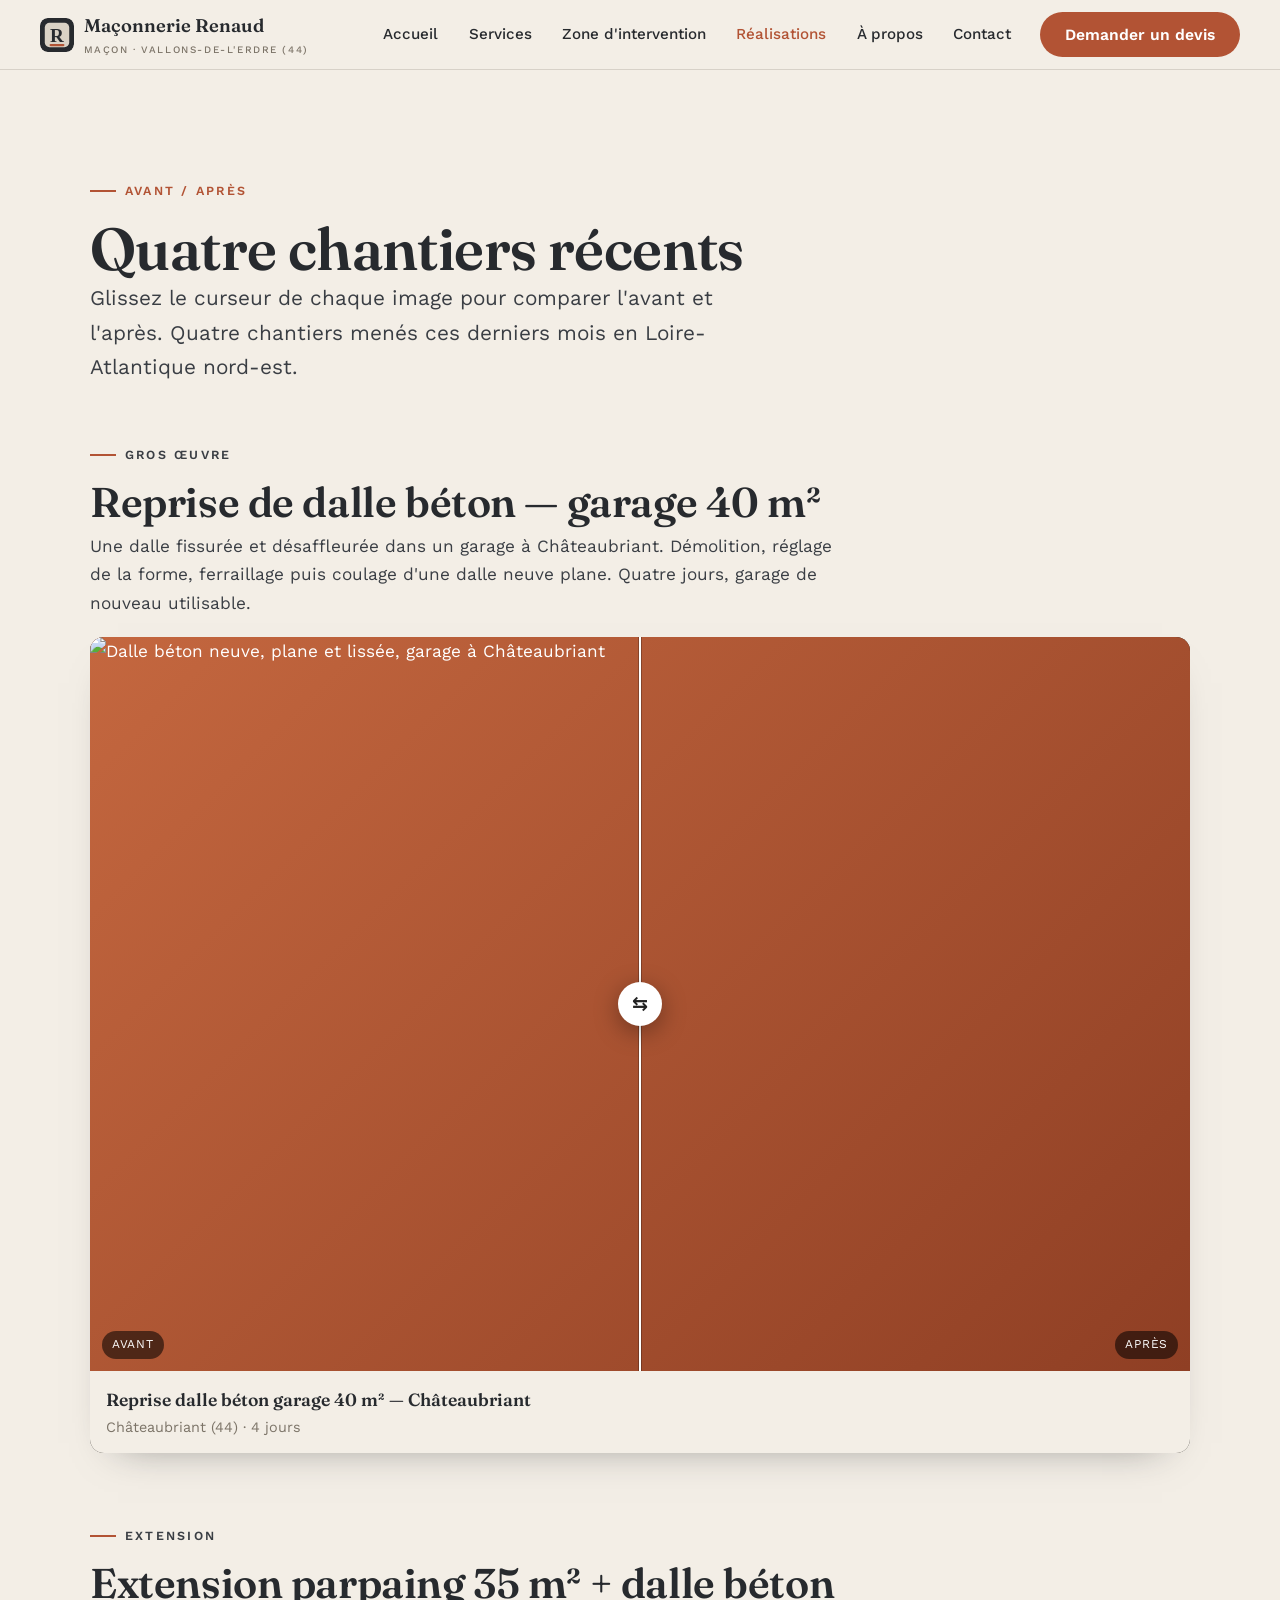
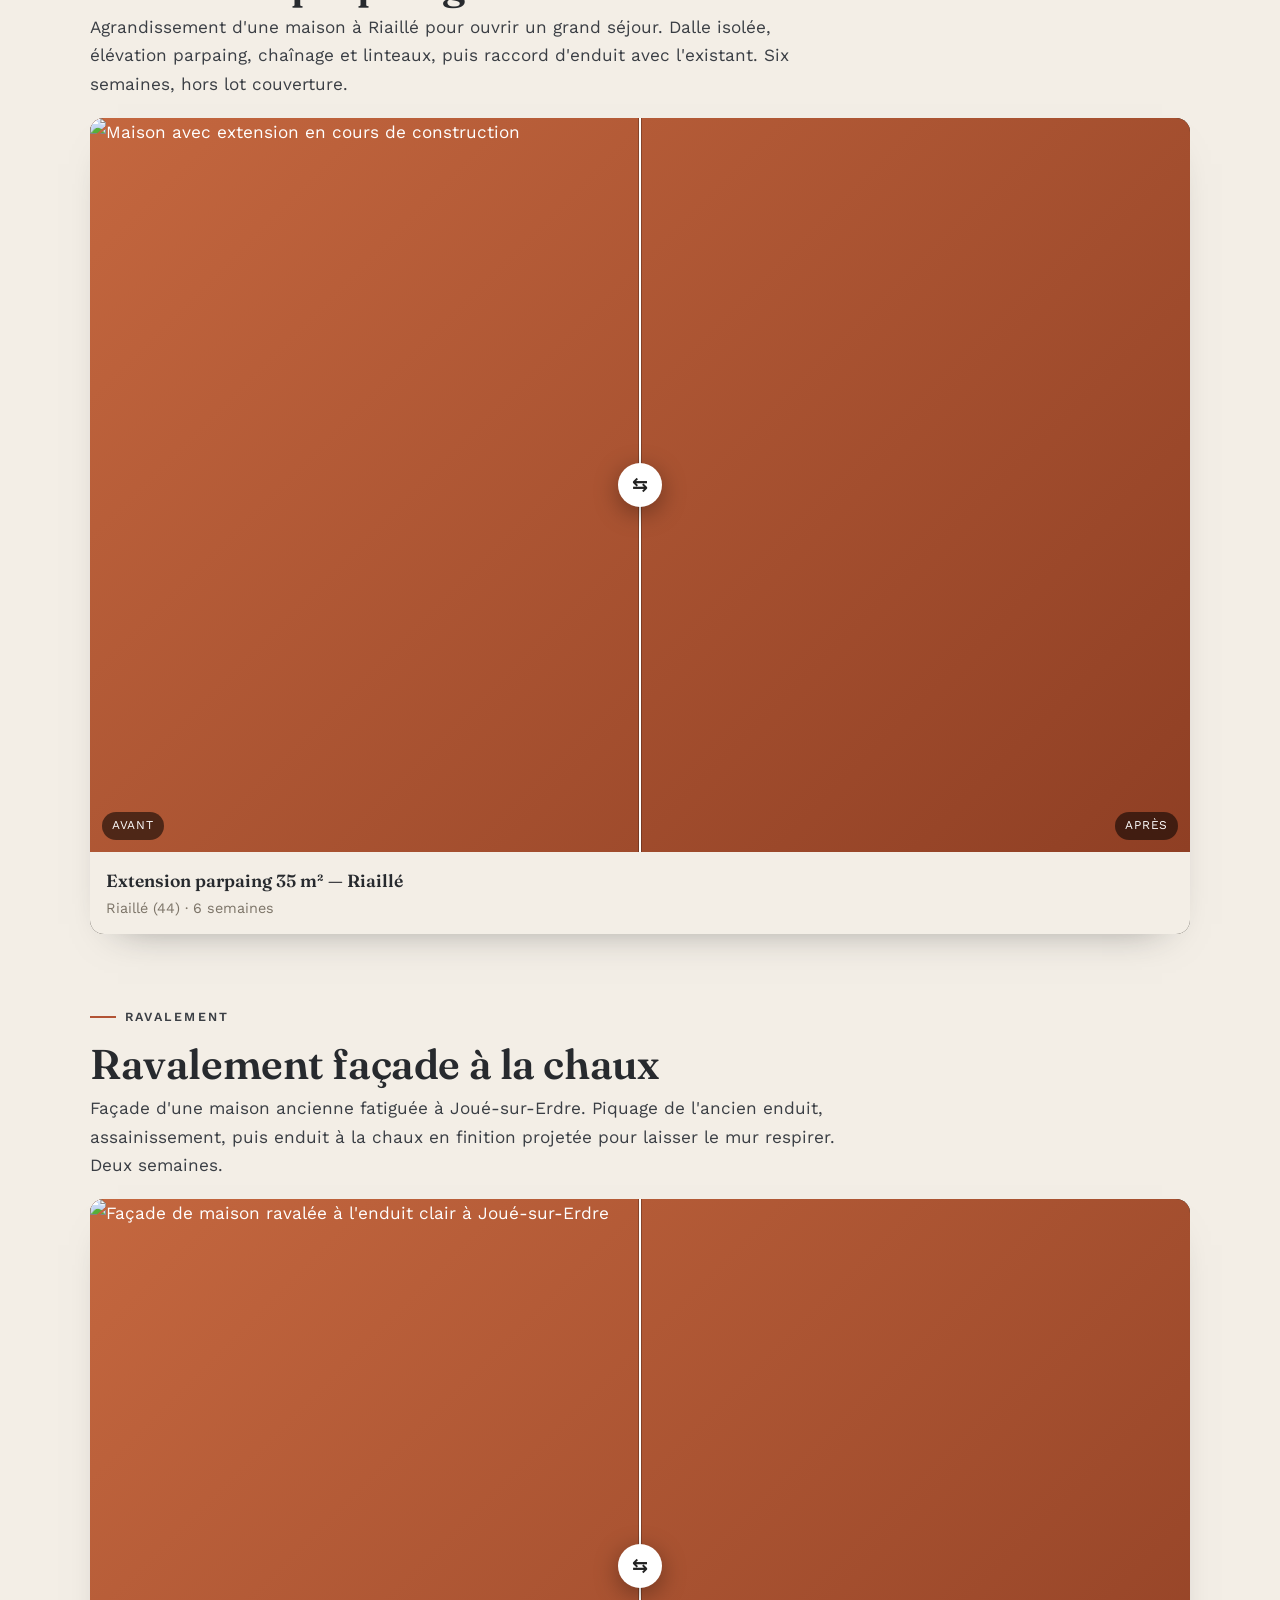
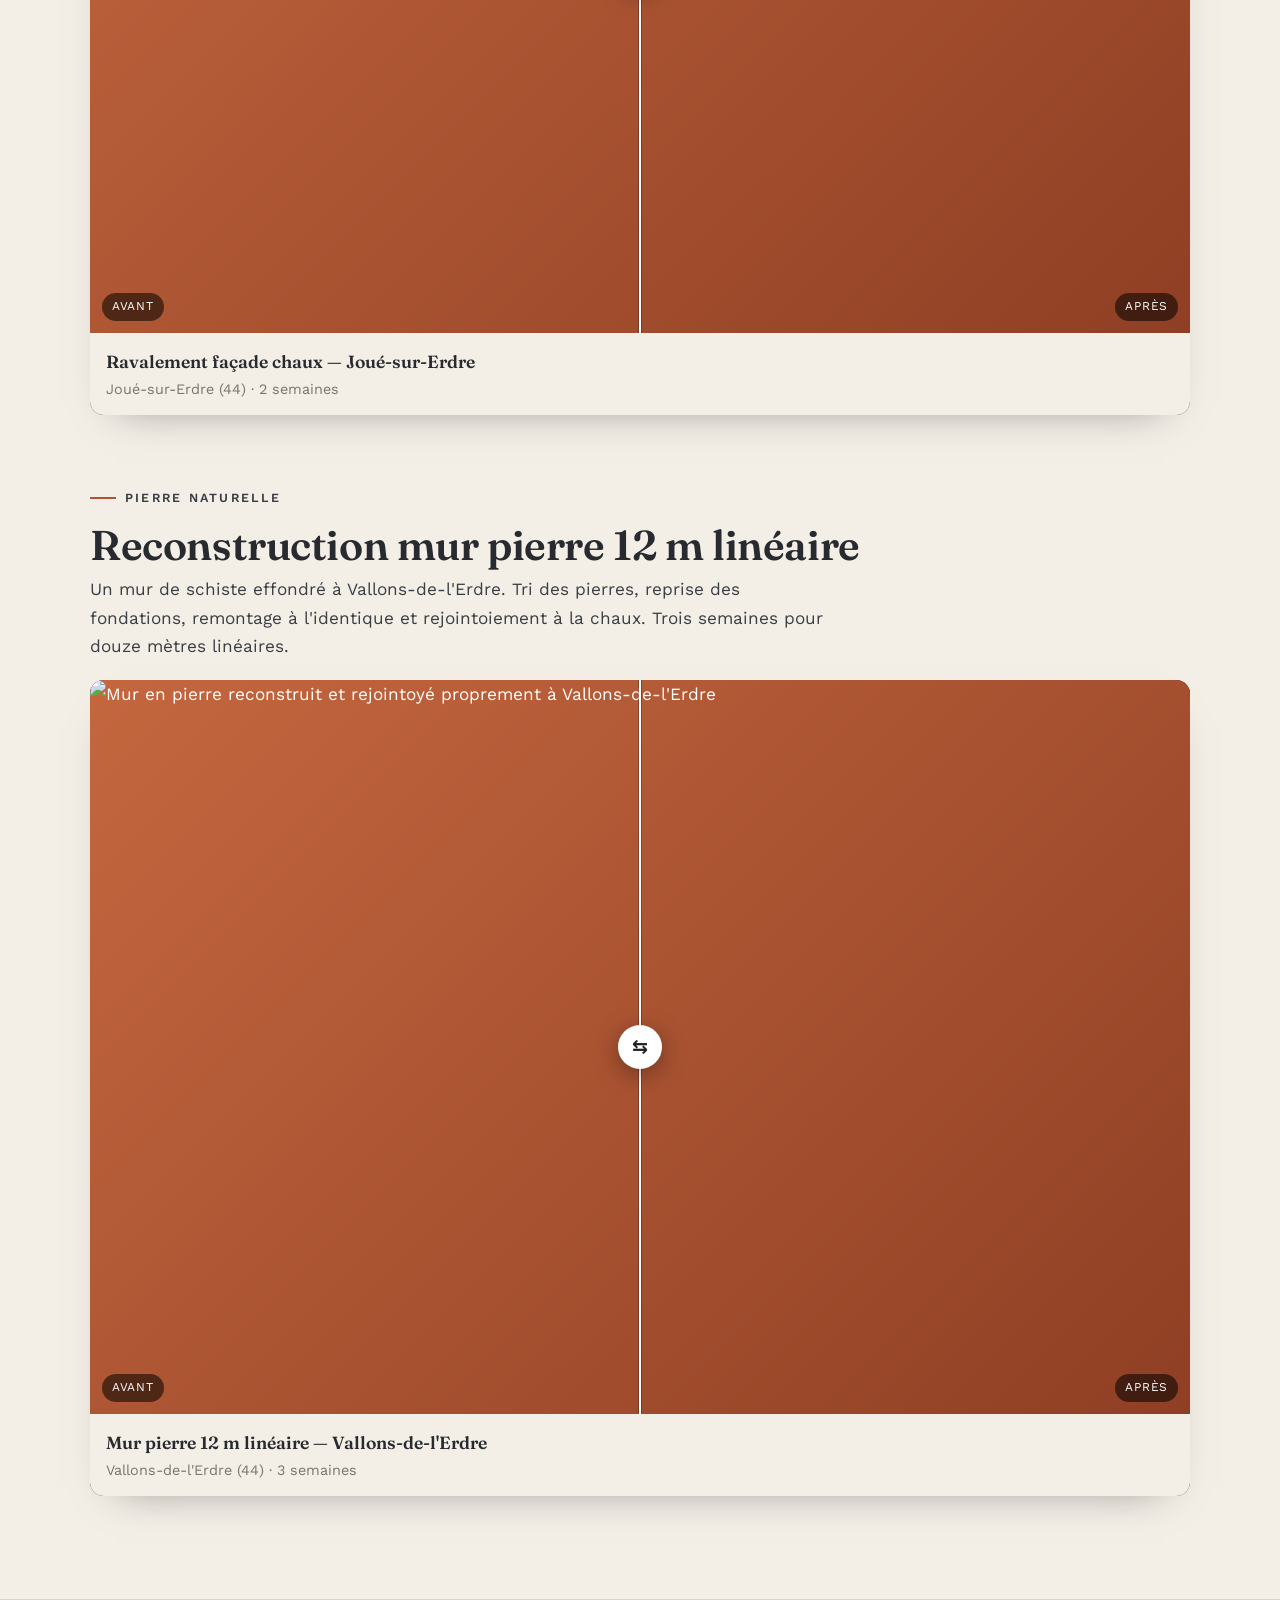
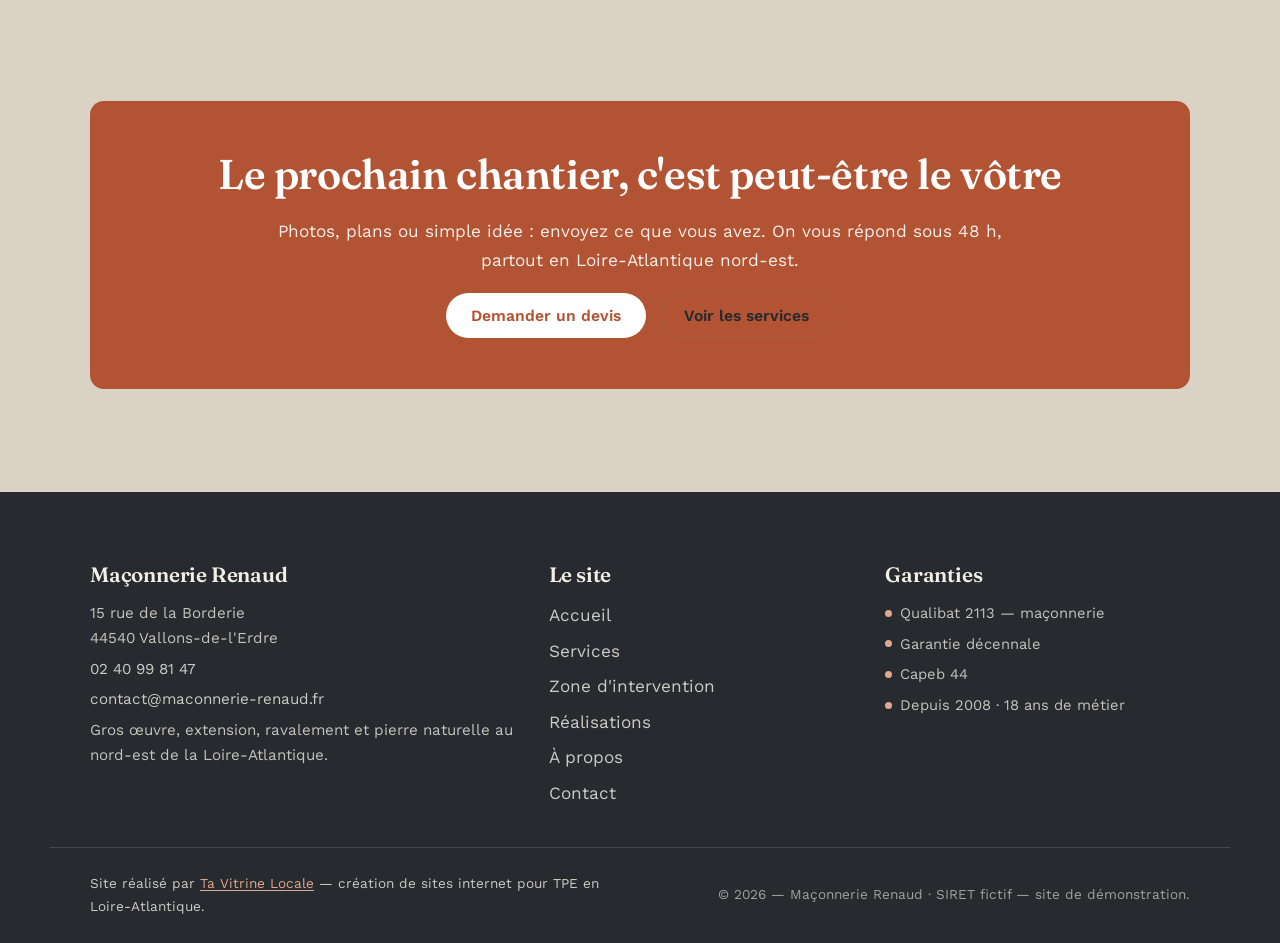
==== realisations.html @ 94cf47ad "Initial commit" ====
<!DOCTYPE html>
<html lang="fr">
<head>
  <meta charset="UTF-8">
  <meta name="viewport" content="width=device-width, initial-scale=1, viewport-fit=cover">
  <meta name="theme-color" content="#272a2e">
  <style>html,body{background:#f3eee6}</style>

  <title>Réalisations — Chantiers de maçonnerie en 44</title>
  <meta name="description" content="Quatre chantiers récents de Maçonnerie Renaud en avant / après : extension à Riaillé, ravalement à Joué-sur-Erdre, mur pierre à Vallons-de-l'Erdre, dalle à Châteaubriant.">
  <link rel="canonical" href="https://macon.tavitrinelocale.fr/realisations.html">
  <meta name="robots" content="noindex, follow" />

  <meta property="og:type" content="website">
  <meta property="og:title" content="Réalisations — Chantiers de maçonnerie en 44">
  <meta property="og:description" content="Quatre chantiers récents en avant / après, dans le nord-est de la Loire-Atlantique.">
  <meta property="og:url" content="https://macon.tavitrinelocale.fr/realisations.html">
  <meta property="og:locale" content="fr_FR">
  <meta property="og:site_name" content="Maçonnerie Renaud">
  <meta property="og:image" content="https://images.unsplash.com/photo-1704005446393-0262b4cb6877?w=1600&h=900&fit=crop&q=80&auto=format">
  <meta property="og:image:width" content="1600">
  <meta property="og:image:height" content="900">
  <meta name="twitter:card" content="summary_large_image">
  <meta name="twitter:title" content="Réalisations — Chantiers de maçonnerie en 44">
  <meta name="twitter:description" content="Quatre chantiers récents en avant / après, dans le nord-est de la Loire-Atlantique.">
  <meta name="twitter:image" content="https://images.unsplash.com/photo-1704005446393-0262b4cb6877?w=1600&h=900&fit=crop&q=80&auto=format">

  <link rel="icon" href="favicon.svg" type="image/svg+xml">
  <link rel="preconnect" href="https://fonts.googleapis.com">
  <link rel="preconnect" href="https://fonts.gstatic.com" crossorigin>
  <link href="https://fonts.googleapis.com/css2?family=Fraunces:ital,opsz,wght@0,9..144,400..700;1,9..144,400..600&family=Work+Sans:wght@300;400;500;600&display=swap" rel="stylesheet" media="print" onload="this.media='all'">
  <noscript><link href="https://fonts.googleapis.com/css2?family=Fraunces:ital,opsz,wght@0,9..144,400..700;1,9..144,400..600&family=Work+Sans:wght@300;400;500;600&display=swap" rel="stylesheet"></noscript>
  <link rel="stylesheet" href="style.css">

  <script type="application/ld+json">
  {
    "@context": "https://schema.org",
    "@type": "BreadcrumbList",
    "itemListElement": [
      { "@type": "ListItem", "position": 1, "name": "Accueil", "item": "https://macon.tavitrinelocale.fr/" },
      { "@type": "ListItem", "position": 2, "name": "Réalisations", "item": "https://macon.tavitrinelocale.fr/realisations.html" }
    ]
  }
  </script>
</head>
<body>
  <a class="skip-link" href="#main">Aller au contenu</a>

  <header class="site-header" role="banner">
    <a class="brand" href="index.html" aria-label="Maçonnerie Renaud — accueil">
      <svg class="brand__mark" viewBox="0 0 64 64" aria-hidden="true"><rect width="64" height="64" rx="14" fill="#272a2e"/><rect x="9" y="9" width="46" height="46" rx="9" fill="#dad2c5"/><text x="32" y="45" text-anchor="middle" font-family="Georgia, serif" font-size="36" font-weight="700" fill="#272a2e">R</text><rect x="18" y="49" width="28" height="4" rx="2" fill="#b25334"/></svg>
      <span>Maçonnerie Renaud<small>Maçon · Vallons-de-l'Erdre (44)</small></span>
    </a>
    <nav class="primary-nav" aria-label="Navigation principale">
      <ul>
        <li><a href="index.html">Accueil</a></li>
        <li><a href="services.html">Services</a></li>
        <li><a href="zone-intervention.html">Zone d'intervention</a></li>
        <li><a href="realisations.html" aria-current="page">Réalisations</a></li>
        <li><a href="a-propos.html">À propos</a></li>
        <li><a href="contact.html">Contact</a></li>
      </ul>
    </nav>
    <a class="btn btn--primary header-cta" href="contact.html">Demander un devis</a>
    <button class="burger" data-burger type="button" aria-label="Ouvrir le menu" aria-expanded="false" aria-controls="mobile-nav"><span></span><span></span><span></span></button>
  </header>
  <div class="nav-backdrop" data-nav-backdrop aria-hidden="true"></div>
  <nav class="mobile-nav" id="mobile-nav" data-mobile-nav aria-label="Navigation mobile">
    <a href="index.html">Accueil</a>
    <a href="services.html">Services</a>
    <a href="zone-intervention.html">Zone d'intervention</a>
    <a href="realisations.html" aria-current="page">Réalisations</a>
    <a href="a-propos.html">À propos</a>
    <a href="contact.html">Contact</a>
    <a class="btn btn--primary" href="contact.html">Demander un devis</a>
  </nav>

  <main id="main">
    <section class="section">
      <div class="container">
        <div class="section__head">
          <p class="eyebrow">Avant / après</p>
          <h1>Quatre chantiers récents</h1>
          <p class="lede">Glissez le curseur de chaque image pour comparer l'avant et l'après. Quatre chantiers menés ces derniers mois en Loire-Atlantique nord-est.</p>
        </div>

        <div class="realisations-list">

          <!-- 1 — GROS ŒUVRE -->
          <article class="realisation" id="gros-oeuvre">
            <div class="realisation__intro">
              <p class="eyebrow">Gros œuvre</p>
              <h2>Reprise de dalle béton — garage 40 m²</h2>
              <p>Une dalle fissurée et désaffleurée dans un garage à Châteaubriant. Démolition, réglage de la forme, ferraillage puis coulage d'une dalle neuve plane. Quatre jours, garage de nouveau utilisable.</p>
            </div>
            <figure class="compare" data-compare>
              <div class="compare__media">
                <img class="compare__layer compare__layer--after" src="https://images.unsplash.com/photo-1586718416273-26def232d383?w=1600&h=1067&fit=crop&q=80&auto=format" alt="Dalle béton neuve, plane et lissée, garage à Châteaubriant" width="1600" height="1067" decoding="async">
                <div class="compare__layer compare__layer--before" aria-hidden="true"></div>
                <button type="button" class="compare__handle" data-compare-handle aria-label="Glisser pour comparer avant / après" aria-valuemin="0" aria-valuemax="100" aria-valuenow="50" role="slider">
                  <span class="compare__line" aria-hidden="true"></span>
                  <span class="compare__knob" aria-hidden="true">⇆</span>
                </button>
                <span class="compare__tag compare__tag--before" aria-hidden="true">Avant</span>
                <span class="compare__tag compare__tag--after" aria-hidden="true">Après</span>
              </div>
              <figcaption class="compare__caption">
                <strong>Reprise dalle béton garage 40 m² — Châteaubriant</strong>
                <span>Châteaubriant (44) · 4 jours</span>
              </figcaption>
            </figure>
          </article>

          <!-- 2 — EXTENSION -->
          <article class="realisation" id="extension">
            <div class="realisation__intro">
              <p class="eyebrow">Extension</p>
              <h2>Extension parpaing 35 m² + dalle béton</h2>
              <p>Agrandissement d'une maison à Riaillé pour ouvrir un grand séjour. Dalle isolée, élévation parpaing, chaînage et linteaux, puis raccord d'enduit avec l'existant. Six semaines, hors lot couverture.</p>
            </div>
            <figure class="compare" data-compare>
              <div class="compare__media">
                <img class="compare__layer compare__layer--after" src="https://images.unsplash.com/photo-1753893558281-9acda0662bbd?w=1600&h=1067&fit=crop&q=80&auto=format" alt="Maison avec extension en cours de construction" width="1600" height="1067" loading="lazy" decoding="async">
                <div class="compare__layer compare__layer--before" aria-hidden="true"></div>
                <button type="button" class="compare__handle" data-compare-handle aria-label="Glisser pour comparer avant / après" aria-valuemin="0" aria-valuemax="100" aria-valuenow="50" role="slider">
                  <span class="compare__line" aria-hidden="true"></span>
                  <span class="compare__knob" aria-hidden="true">⇆</span>
                </button>
                <span class="compare__tag compare__tag--before" aria-hidden="true">Avant</span>
                <span class="compare__tag compare__tag--after" aria-hidden="true">Après</span>
              </div>
              <figcaption class="compare__caption">
                <strong>Extension parpaing 35 m² — Riaillé</strong>
                <span>Riaillé (44) · 6 semaines</span>
              </figcaption>
            </figure>
          </article>

          <!-- 3 — RAVALEMENT -->
          <article class="realisation" id="ravalement">
            <div class="realisation__intro">
              <p class="eyebrow">Ravalement</p>
              <h2>Ravalement façade à la chaux</h2>
              <p>Façade d'une maison ancienne fatiguée à Joué-sur-Erdre. Piquage de l'ancien enduit, assainissement, puis enduit à la chaux en finition projetée pour laisser le mur respirer. Deux semaines.</p>
            </div>
            <figure class="compare" data-compare>
              <div class="compare__media">
                <img class="compare__layer compare__layer--after" src="https://images.unsplash.com/photo-1523217582562-09d0def993a6?w=1600&h=1067&fit=crop&q=80&auto=format" alt="Façade de maison ravalée à l'enduit clair à Joué-sur-Erdre" width="1600" height="1067" loading="lazy" decoding="async">
                <div class="compare__layer compare__layer--before" aria-hidden="true"></div>
                <button type="button" class="compare__handle" data-compare-handle aria-label="Glisser pour comparer avant / après" aria-valuemin="0" aria-valuemax="100" aria-valuenow="50" role="slider">
                  <span class="compare__line" aria-hidden="true"></span>
                  <span class="compare__knob" aria-hidden="true">⇆</span>
                </button>
                <span class="compare__tag compare__tag--before" aria-hidden="true">Avant</span>
                <span class="compare__tag compare__tag--after" aria-hidden="true">Après</span>
              </div>
              <figcaption class="compare__caption">
                <strong>Ravalement façade chaux — Joué-sur-Erdre</strong>
                <span>Joué-sur-Erdre (44) · 2 semaines</span>
              </figcaption>
            </figure>
          </article>

          <!-- 4 — PIERRE -->
          <article class="realisation" id="pierre">
            <div class="realisation__intro">
              <p class="eyebrow">Pierre naturelle</p>
              <h2>Reconstruction mur pierre 12 m linéaire</h2>
              <p>Un mur de schiste effondré à Vallons-de-l'Erdre. Tri des pierres, reprise des fondations, remontage à l'identique et rejointoiement à la chaux. Trois semaines pour douze mètres linéaires.</p>
            </div>
            <figure class="compare" data-compare>
              <div class="compare__media">
                <img class="compare__layer compare__layer--after" src="https://images.unsplash.com/photo-1697497710118-0d5cb5a7094a?w=1600&h=1067&fit=crop&q=80&auto=format" alt="Mur en pierre reconstruit et rejointoyé proprement à Vallons-de-l'Erdre" width="1600" height="1067" loading="lazy" decoding="async">
                <div class="compare__layer compare__layer--before" aria-hidden="true"></div>
                <button type="button" class="compare__handle" data-compare-handle aria-label="Glisser pour comparer avant / après" aria-valuemin="0" aria-valuemax="100" aria-valuenow="50" role="slider">
                  <span class="compare__line" aria-hidden="true"></span>
                  <span class="compare__knob" aria-hidden="true">⇆</span>
                </button>
                <span class="compare__tag compare__tag--before" aria-hidden="true">Avant</span>
                <span class="compare__tag compare__tag--after" aria-hidden="true">Après</span>
              </div>
              <figcaption class="compare__caption">
                <strong>Mur pierre 12 m linéaire — Vallons-de-l'Erdre</strong>
                <span>Vallons-de-l'Erdre (44) · 3 semaines</span>
              </figcaption>
            </figure>
          </article>

        </div>
      </div>
    </section>

    <section class="section section--beton">
      <div class="container">
        <div class="cta-band">
          <h2>Le prochain chantier, c'est peut-être le vôtre</h2>
          <p>Photos, plans ou simple idée : envoyez ce que vous avez. On vous répond sous 48 h, partout en Loire-Atlantique nord-est.</p>
          <div class="btn-row">
            <a class="btn btn--primary" href="contact.html">Demander un devis</a>
            <a class="btn btn--ghost" href="services.html">Voir les services</a>
          </div>
        </div>
      </div>
    </section>
  </main>

  <footer class="site-footer" role="contentinfo">
    <div class="container footer-grid">
      <div class="footer-id">
        <h2>Maçonnerie Renaud</h2>
        <p>15 rue de la Borderie<br>44540 Vallons-de-l'Erdre</p>
        <p><a href="tel:+33240998147">02 40 99 81 47</a></p>
        <p><a href="mailto:contact@maconnerie-renaud.fr">contact@maconnerie-renaud.fr</a></p>
        <p>Gros œuvre, extension, ravalement et pierre naturelle au nord-est de la Loire-Atlantique.</p>
      </div>
      <nav class="footer-nav" aria-label="Plan du site">
        <h2>Le site</h2>
        <ul>
          <li><a href="index.html">Accueil</a></li>
          <li><a href="services.html">Services</a></li>
          <li><a href="zone-intervention.html">Zone d'intervention</a></li>
          <li><a href="realisations.html">Réalisations</a></li>
          <li><a href="a-propos.html">À propos</a></li>
          <li><a href="contact.html">Contact</a></li>
        </ul>
      </nav>
      <div class="footer-certifs">
        <h2>Garanties</h2>
        <ul>
          <li>Qualibat 2113 — maçonnerie</li>
          <li>Garantie décennale</li>
          <li>Capeb 44</li>
          <li>Depuis 2008 · 18 ans de métier</li>
        </ul>
      </div>
    </div>
    <div class="container footer-bottom">
      <p class="credit">Site réalisé par <a href="https://tavitrinelocale.fr" rel="noopener">Ta Vitrine Locale</a> — création de sites internet pour TPE en Loire-Atlantique.</p>
      <p class="copyright">© 2026 — Maçonnerie Renaud · SIRET fictif — site de démonstration.</p>
    </div>
  </footer>

  <script src="script.js" defer></script>
</body>
</html>
---- style.css ----
/* =====================================================================
   Maçonnerie Renaud — feuille de style unique
   Charte : ardoise / chaux / terre cuite / béton / pierre
   Polices : Fraunces (titres) + Work Sans (texte)
   Mobile-first. Aucun framework.
   ===================================================================== */

/* ------------------------------- Tokens ---------------------------- */
:root {
  --ardoise: #272a2e;     /* texte & sections sombres */
  --ardoise-2: #3a3e44;   /* nuance ardoise claire */
  --chaux: #f3eee6;       /* fond général */
  --chaux-2: #fbf9f5;     /* surfaces / cartes claires */
  --terre: #b25334;       /* accent : CTA, liens, chiffres */
  --terre-dark: #964127;  /* hover accent */
  --beton: #dad2c5;       /* surfaces secondaires */
  --pierre: #7c7468;      /* texte secondaire, bordures */
  --pierre-line: rgba(124, 116, 104, 0.24);

  --font-titre: 'Fraunces', Georgia, 'Times New Roman', serif;
  --font-texte: 'Work Sans', system-ui, -apple-system, Segoe UI, Roboto, sans-serif;

  --radius: 14px;
  --radius-sm: 10px;
  --shadow-sm: 0 2px 8px -4px rgba(39, 42, 46, 0.25);
  --shadow-md: 0 18px 40px -28px rgba(39, 42, 46, 0.55);
  --shadow-lg: 0 30px 70px -40px rgba(39, 42, 46, 0.6);

  --container: 1180px;
  --gap: clamp(1rem, 3vw, 2rem);
  --section-y: clamp(3.5rem, 8vw, 6.5rem);
  --ease: cubic-bezier(0.16, 1, 0.3, 1);
}

/* ------------------------------- Reset ----------------------------- */
*, *::before, *::after { box-sizing: border-box; }
* { margin: 0; }
html { -webkit-text-size-adjust: 100%; scroll-behavior: smooth; }
body {
  font-family: var(--font-texte);
  font-weight: 400;
  font-size: clamp(1rem, 0.96rem + 0.2vw, 1.075rem);
  line-height: 1.65;
  color: var(--ardoise);
  background: var(--chaux);
  -webkit-font-smoothing: antialiased;
  text-rendering: optimizeLegibility;
  overflow-x: hidden;
}
img, svg { display: block; max-width: 100%; }
a { color: var(--terre); text-decoration-thickness: 1px; text-underline-offset: 3px; }
a:hover { color: var(--terre-dark); }
ul { list-style: none; padding: 0; }
button { font: inherit; cursor: pointer; }
:focus-visible { outline: 3px solid var(--terre); outline-offset: 3px; border-radius: 4px; }

/* ---------------------------- Typographie -------------------------- */
h1, h2, h3, h4 {
  font-family: var(--font-titre);
  font-weight: 600;
  line-height: 1.1;
  letter-spacing: -0.01em;
  color: var(--ardoise);
}
h1 { font-size: clamp(2.1rem, 1.4rem + 3.4vw, 3.7rem); }
h2 { font-size: clamp(1.7rem, 1.2rem + 2.2vw, 2.6rem); }
h3 { font-size: clamp(1.2rem, 1.05rem + 0.7vw, 1.45rem); }
p { max-width: 68ch; }
.lede { font-size: clamp(1.1rem, 1rem + 0.6vw, 1.3rem); color: var(--ardoise-2); }
em { font-style: italic; color: var(--terre); }
strong { font-weight: 600; }

/* ---------------------------- Utilitaires -------------------------- */
.container { width: 100%; max-width: var(--container); margin-inline: auto; padding-inline: clamp(1.1rem, 4vw, 2.5rem); }
.section { padding-block: var(--section-y); }
.section--dark { background: var(--ardoise); color: var(--chaux); }
.section--dark h1, .section--dark h2, .section--dark h3 { color: var(--chaux); }
.section--dark .lede { color: rgba(243, 238, 230, 0.82); }
.section--beton { background: var(--beton); }
.eyebrow {
  display: inline-flex; align-items: center; gap: 0.55rem;
  font-size: 0.78rem; font-weight: 600; letter-spacing: 0.18em; text-transform: uppercase;
  color: var(--terre); margin-bottom: 0.9rem;
}
.eyebrow::before { content: ""; width: 26px; height: 2px; background: var(--terre); }
.section--dark .eyebrow { color: #e0a98f; }
.section--dark .eyebrow::before { background: #e0a98f; }
.section__head { max-width: 60ch; margin-bottom: clamp(2rem, 5vw, 3.25rem); }
.skip-link {
  position: absolute; left: 1rem; top: -100px; z-index: 200;
  background: var(--ardoise); color: var(--chaux); padding: 0.7rem 1.1rem; border-radius: var(--radius-sm);
  transition: top 0.2s ease;
}
.skip-link:focus { top: 1rem; color: var(--chaux); }
.visually-hidden {
  position: absolute !important; width: 1px; height: 1px; padding: 0; margin: -1px;
  overflow: hidden; clip: rect(0 0 0 0); white-space: nowrap; border: 0;
}

/* ----------------------------- Boutons ----------------------------- */
.btn {
  display: inline-flex; align-items: center; justify-content: center; gap: 0.5rem;
  padding: 0.85rem 1.5rem; border-radius: 999px; border: 1.5px solid transparent;
  font-weight: 600; font-size: 0.98rem; text-decoration: none; line-height: 1;
  transition: transform 0.25s var(--ease), background 0.2s ease, color 0.2s ease, border-color 0.2s ease;
}
.btn:hover { transform: translateY(-2px); }
.btn--primary { background: var(--terre); color: #fff; }
.btn--primary:hover { background: var(--terre-dark); color: #fff; }
.btn--ghost { background: transparent; color: var(--ardoise); border-color: var(--pierre-line); }
.btn--ghost:hover { border-color: var(--ardoise); color: var(--ardoise); }
.section--dark .btn--ghost { color: var(--chaux); border-color: rgba(243, 238, 230, 0.35); }
.section--dark .btn--ghost:hover { border-color: var(--chaux); color: var(--chaux); }
.btn-row { display: flex; flex-wrap: wrap; gap: 0.85rem; }

/* ------------------------------ Header ----------------------------- */
.site-header {
  position: sticky; top: 0; z-index: 100;
  display: flex; align-items: center; gap: 1rem;
  padding: 0.7rem clamp(1.1rem, 4vw, 2.5rem);
  background: rgba(243, 238, 230, 0.9);
  backdrop-filter: blur(10px); -webkit-backdrop-filter: blur(10px);
  border-bottom: 1px solid var(--pierre-line);
}
.brand { display: inline-flex; align-items: center; gap: 0.6rem; text-decoration: none; color: var(--ardoise); font-family: var(--font-titre); font-weight: 600; font-size: 1.15rem; }
.brand:hover { color: var(--ardoise); }
.brand__mark { width: 34px; height: 34px; flex: none; border-radius: 8px; }
.brand span small { display: block; font-family: var(--font-texte); font-size: 0.62rem; font-weight: 500; letter-spacing: 0.16em; text-transform: uppercase; color: var(--pierre); }
.primary-nav { display: none; margin-left: auto; }
.primary-nav ul { display: flex; gap: 0.3rem; }
.primary-nav a {
  display: inline-block; padding: 0.5rem 0.8rem; border-radius: 999px;
  color: var(--ardoise); text-decoration: none; font-weight: 500; font-size: 0.95rem;
  transition: background 0.2s ease, color 0.2s ease;
}
.primary-nav a:hover { background: rgba(124, 116, 104, 0.12); color: var(--ardoise); }
.primary-nav a[aria-current="page"] { color: var(--terre); }
.header-cta { display: none; }
.burger {
  margin-left: auto; width: 46px; height: 46px; border: 1px solid var(--pierre-line);
  background: var(--chaux-2); border-radius: 10px; display: inline-flex; flex-direction: column;
  align-items: center; justify-content: center; gap: 5px;
}
.burger span { width: 20px; height: 2px; background: var(--ardoise); border-radius: 2px; transition: transform 0.25s ease, opacity 0.2s ease; }
.burger[aria-expanded="true"] span:nth-child(1) { transform: translateY(7px) rotate(45deg); }
.burger[aria-expanded="true"] span:nth-child(2) { opacity: 0; }
.burger[aria-expanded="true"] span:nth-child(3) { transform: translateY(-7px) rotate(-45deg); }

/* Menu mobile */
.mobile-nav {
  position: fixed; inset: 0 0 0 auto; width: min(82vw, 340px); z-index: 110;
  background: var(--ardoise); color: var(--chaux); padding: 5rem 1.6rem 2rem;
  display: flex; flex-direction: column; gap: 0.3rem;
  transform: translateX(100%); visibility: hidden;
  transition: transform 0.32s var(--ease), visibility 0s linear 0.32s;
  box-shadow: var(--shadow-lg);
}
.mobile-nav[data-open] { transform: translateX(0); visibility: visible; transition: transform 0.32s var(--ease), visibility 0s; }
.mobile-nav a { color: var(--chaux); text-decoration: none; font-family: var(--font-titre); font-size: 1.4rem; padding: 0.55rem 0; border-bottom: 1px solid rgba(243, 238, 230, 0.12); }
.mobile-nav a[aria-current="page"] { color: #e0a98f; }
.mobile-nav .btn { margin-top: 1.2rem; }
.nav-backdrop { position: fixed; inset: 0; z-index: 105; background: rgba(20, 18, 16, 0.5); opacity: 0; pointer-events: none; transition: opacity 0.3s ease; }
.nav-backdrop[data-open] { opacity: 1; pointer-events: auto; }

/* ------------------------------- Hero ------------------------------ */
.hero {
  position: relative; isolation: isolate; color: var(--chaux);
  display: grid; align-items: end; min-height: clamp(520px, 82vh, 760px);
  padding-block: clamp(3rem, 9vw, 6rem);
  background: var(--ardoise);
  overflow: hidden;
}
.hero__bg { position: absolute; inset: 0; z-index: 0; }
.hero__bg svg { width: 100%; height: 100%; }
.hero::after {
  content: ""; position: absolute; inset: 0; z-index: 1; pointer-events: none;
  background: linear-gradient(180deg, rgba(20, 18, 16, 0.4) 0%, rgba(20, 18, 16, 0.82) 100%);
}
.hero__inner { position: relative; z-index: 2; display: grid; gap: 1.4rem; max-width: 56ch; }
.hero h1 { color: #fff; }
.hero h1 em { color: #e7b49b; }
.hero .lede { color: rgba(243, 238, 230, 0.9); }
.hero__proof { display: flex; flex-wrap: wrap; gap: 0.5rem 1.2rem; margin-top: 0.4rem; font-size: 0.9rem; color: rgba(243, 238, 230, 0.85); }
.hero__proof li { display: inline-flex; align-items: center; gap: 0.45rem; }
.hero__proof li::before { content: ""; width: 7px; height: 7px; border-radius: 50%; background: var(--terre); }

/* --------------------------- Grilles / cartes ---------------------- */
.grid { display: grid; gap: var(--gap); }
.card {
  background: var(--chaux-2); border: 1px solid var(--pierre-line); border-radius: var(--radius);
  padding: clamp(1.3rem, 3vw, 1.8rem); box-shadow: var(--shadow-sm);
  transition: transform 0.3s var(--ease), box-shadow 0.3s ease;
}
.card--link { text-decoration: none; color: inherit; display: block; }
.card--link:hover { transform: translateY(-4px); box-shadow: var(--shadow-md); color: inherit; }
.card__num { font-family: var(--font-titre); font-size: 1.1rem; color: var(--terre); font-weight: 600; }
.card h3 { margin: 0.5rem 0 0.4rem; }
.card p { color: var(--ardoise-2); font-size: 0.97rem; }
.card__more { display: inline-flex; align-items: center; gap: 0.4rem; margin-top: 0.9rem; font-weight: 600; font-size: 0.92rem; color: var(--terre); }
.card__icon { width: 40px; height: 40px; color: var(--terre); margin-bottom: 0.6rem; }

.specialites { grid-template-columns: 1fr; }
.pourquoi { grid-template-columns: 1fr; }
.pourquoi .card { background: rgba(243, 238, 230, 0.06); border-color: rgba(243, 238, 230, 0.16); box-shadow: none; }
.pourquoi .card h3 { color: var(--chaux); }
.pourquoi .card p { color: rgba(243, 238, 230, 0.78); }
.pourquoi .card__num { color: #e0a98f; }

/* --------------------------- Image placeholder --------------------- */
/* Remplacé en prompt3 par des <img> Unsplash 1600x1067 (ratio 3:2) */
.ph {
  position: relative; aspect-ratio: 3 / 2; border-radius: var(--radius); overflow: hidden;
  display: grid; place-items: center; color: rgba(243, 238, 230, 0.92);
  background: linear-gradient(135deg, var(--pierre), var(--ardoise));
  border: 1px solid var(--pierre-line);
}
.ph::after {
  content: ""; position: absolute; inset: 0; opacity: 0.5;
  background-image: linear-gradient(rgba(255,255,255,0.06) 2px, transparent 2px), linear-gradient(90deg, rgba(255,255,255,0.06) 2px, transparent 2px);
  background-size: 48px 26px;
}
.ph__label { position: relative; z-index: 1; font-family: var(--font-titre); font-size: 1.05rem; text-align: center; padding: 0 1rem; }
.ph__icon { position: relative; z-index: 1; width: 46px; height: 46px; opacity: 0.85; margin-bottom: 0.5rem; }
.ph--terre { background: linear-gradient(135deg, #c4673f, var(--terre-dark)); }
.ph--beton { background: linear-gradient(135deg, #cbb79a, var(--pierre)); color: var(--ardoise); }

/* Images réelles (remplacent les placeholders .ph) */
.hero__bg img { width: 100%; height: 100%; object-fit: cover; display: block; }
.service-block__img { width: 100%; aspect-ratio: 3 / 2; object-fit: cover; border-radius: var(--radius); display: block; box-shadow: var(--shadow-sm); }
.apropos-portrait { width: 100%; aspect-ratio: 4 / 5; object-fit: cover; border-radius: var(--radius); display: block; box-shadow: var(--shadow-md); }
.equipe-photo { width: 100%; aspect-ratio: 16 / 9; object-fit: cover; border-radius: var(--radius); display: block; margin-bottom: var(--gap); box-shadow: var(--shadow-sm); }
.zone-photo { width: 100%; aspect-ratio: 16 / 9; object-fit: cover; border-radius: var(--radius); display: block; margin-bottom: 2rem; box-shadow: var(--shadow-md); }

/* ----------------------- Compare slider (prompt1) ------------------ */
.compare { position: relative; margin: 0; border-radius: var(--radius); overflow: hidden; background: #1a1612; box-shadow: var(--shadow-md); }
.compare__media { position: relative; aspect-ratio: 3 / 2; overflow: hidden; touch-action: pan-y; user-select: none; -webkit-user-select: none; }
.compare__layer { position: absolute; inset: 0; width: 100%; height: 100%; object-fit: cover; display: block; }
.compare__layer--before { clip-path: inset(0 calc(100% - var(--split, 50%)) 0 0); }
/* habillage placeholder des calques (supprimé quand <img> réels) */
.compare__layer--after  { background: linear-gradient(135deg, #c4673f, #8f3f24); color: #fff; }
.compare__layer--before { color: #efe9df; }
.compare__ph { position: absolute; top: 50%; left: 50%; transform: translate(-50%, -50%); width: 90%; text-align: center; font-family: var(--font-titre); font-size: clamp(1rem, 2.5vw, 1.4rem); padding: 1rem; }
.compare__ph small { display: block; font-family: var(--font-texte); font-size: 0.8rem; letter-spacing: 0.12em; text-transform: uppercase; opacity: 0.85; margin-bottom: 0.3rem; }
.compare__handle { position: absolute; top: 0; left: var(--split, 50%); transform: translateX(-50%); height: 100%; width: 44px; background: transparent; border: 0; cursor: ew-resize; padding: 0; display: flex; align-items: center; justify-content: center; touch-action: none; z-index: 3; }
.compare__handle:focus-visible { outline: 3px solid #fff; outline-offset: 4px; }
.compare__line { position: absolute; top: 0; bottom: 0; left: 50%; width: 2px; background: #fff; transform: translateX(-50%); box-shadow: 0 0 0 1px rgba(0, 0, 0, 0.25); }
.compare__knob { position: relative; width: 44px; height: 44px; border-radius: 999px; background: #fff; color: #222; display: flex; align-items: center; justify-content: center; font-weight: 700; font-size: 1.2rem; box-shadow: 0 6px 24px rgba(0, 0, 0, 0.35); }
.compare__tag { position: absolute; bottom: 12px; padding: 4px 10px; font-size: 12px; letter-spacing: 0.06em; text-transform: uppercase; background: rgba(0, 0, 0, 0.55); color: #fff; border-radius: 999px; z-index: 2; }
.compare__tag--before { left: 12px; }
.compare__tag--after { right: 12px; }
.compare__caption { display: flex; flex-direction: column; gap: 2px; padding: 14px 16px; background: var(--chaux); color: var(--ardoise); }
.compare__caption strong { font-family: var(--font-titre); font-size: 1.1rem; font-weight: 600; }
.compare__caption span { color: var(--pierre); font-size: 0.9rem; }

.realisations-list { display: grid; gap: clamp(2.5rem, 6vw, 4rem); }
.realisation { display: grid; gap: 1.25rem; scroll-margin-top: 90px; }
.realisation__intro h2 { margin-bottom: 0.4rem; }
.realisation__intro p { color: var(--ardoise-2); }

/* ------------------------------ Médias ----------------------------- */
.media-figure { margin: 0; }
.media-figure figcaption { color: var(--pierre); font-size: 0.88rem; margin-top: 0.5rem; }

/* --------------------------- Témoignages --------------------------- */
.temoignages { grid-template-columns: 1fr; }
.temoignage { background: var(--chaux-2); border: 1px solid var(--pierre-line); border-left: 3px solid var(--terre); border-radius: var(--radius); padding: 1.5rem; box-shadow: var(--shadow-sm); }
.temoignage p { font-family: var(--font-titre); font-size: 1.12rem; font-style: italic; color: var(--ardoise); }
.temoignage footer { margin-top: 0.9rem; font-size: 0.88rem; color: var(--pierre); font-style: normal; }

/* ----------------------------- Services ---------------------------- */
.service-block { display: grid; gap: 1.5rem; padding-block: clamp(2rem, 5vw, 3rem); border-top: 1px solid var(--pierre-line); scroll-margin-top: 90px; }
.service-block:first-of-type { border-top: 0; }
.service-block h2 { margin-bottom: 0.3rem; }
.service-block__lead { color: var(--ardoise-2); }
.service-list { display: grid; gap: 0.5rem; margin-top: 0.5rem; }
.service-list li { display: flex; align-items: flex-start; gap: 0.6rem; }
.service-list li::before { content: ""; flex: none; width: 8px; height: 8px; margin-top: 0.55rem; background: var(--terre); border-radius: 2px; transform: rotate(45deg); }

/* --------------------------- Zone / carte -------------------------- */
.zone-map { background: var(--ardoise); border-radius: var(--radius); padding: clamp(1.2rem, 4vw, 2rem); }
.zone-map svg { width: 100%; height: auto; }
.zone-map__dot { fill: var(--terre); }
.zone-map__label { fill: var(--chaux); font-family: var(--font-texte); font-size: 13px; font-weight: 500; }
.zone-map__base { fill: none; stroke: rgba(243, 238, 230, 0.35); stroke-width: 1.5; }
.zone-map__zone { fill: rgba(178, 83, 52, 0.16); stroke: rgba(178, 83, 52, 0.55); stroke-width: 1.5; }
.villes { display: grid; gap: var(--gap); margin-top: 2.5rem; }
.ville { background: var(--chaux-2); border: 1px solid var(--pierre-line); border-radius: var(--radius); padding: 1.5rem; box-shadow: var(--shadow-sm); }
.ville h3 { color: var(--terre); }
.ville p { color: var(--ardoise-2); font-size: 0.97rem; margin-top: 0.4rem; }
.commune-list { display: flex; flex-wrap: wrap; gap: 0.6rem; margin-top: 1.5rem; }
.commune-list li { background: var(--beton); border-radius: 999px; padding: 0.4rem 1rem; font-size: 0.9rem; color: var(--ardoise); }

/* --------------------------- À propos ------------------------------ */
.apropos-lede p { margin-bottom: 1rem; }
.certifs { display: grid; gap: 1rem; margin-top: 1rem; }
.certif { display: flex; align-items: center; gap: 0.9rem; background: var(--chaux-2); border: 1px solid var(--pierre-line); border-radius: var(--radius-sm); padding: 1rem 1.2rem; }
.certif svg { width: 30px; height: 30px; color: var(--terre); flex: none; }
.certif strong { display: block; }
.certif span { font-size: 0.88rem; color: var(--pierre); }
.valeurs { display: grid; gap: 0.8rem; margin-top: 1rem; }
.valeurs li { display: flex; gap: 0.7rem; align-items: flex-start; }
.valeurs li::before { content: "—"; color: var(--terre); font-weight: 700; }
.equipe { display: grid; gap: var(--gap); }

/* ----------------------------- Contact ----------------------------- */
.contact-grid { display: grid; gap: clamp(2rem, 5vw, 3rem); }
.form { display: grid; gap: 1.1rem; background: var(--chaux-2); border: 1px solid var(--pierre-line); border-radius: var(--radius); padding: clamp(1.4rem, 4vw, 2rem); box-shadow: var(--shadow-sm); }
.field { display: grid; gap: 0.4rem; }
.field label { font-weight: 600; font-size: 0.92rem; }
.field .req { color: var(--terre); }
.field input, .field select, .field textarea {
  font: inherit; color: var(--ardoise); background: #fff;
  border: 1.5px solid var(--pierre-line); border-radius: var(--radius-sm); padding: 0.7rem 0.9rem; width: 100%;
}
.field input:focus, .field select:focus, .field textarea:focus { outline: none; border-color: var(--terre); box-shadow: 0 0 0 3px rgba(178, 83, 52, 0.18); }
.field textarea { min-height: 130px; resize: vertical; }
.field--grid { display: grid; gap: 1.1rem; }
.checkbox { display: flex; align-items: flex-start; gap: 0.6rem; }
.checkbox input { width: auto; margin-top: 0.25rem; }
.checkbox label { font-weight: 400; font-size: 0.9rem; color: var(--ardoise-2); }
.form__status { background: var(--ardoise); color: var(--chaux); border-radius: var(--radius); padding: 1.6rem; text-align: center; }
.form__status h3 { color: var(--chaux); }
.form__status svg { width: 44px; height: 44px; color: #e0a98f; margin: 0 auto 0.8rem; }
.contact-info { display: grid; gap: 1.2rem; align-content: start; }
.info-card { background: var(--chaux-2); border: 1px solid var(--pierre-line); border-radius: var(--radius); padding: 1.4rem; }
.info-card h3 { margin-bottom: 0.6rem; }
.info-card a { font-weight: 600; }
.info-line { display: flex; gap: 0.6rem; align-items: center; margin-bottom: 0.35rem; }
.info-line svg { width: 20px; height: 20px; color: var(--terre); flex: none; }
.hours { display: grid; gap: 0.3rem; }
.hours div { display: flex; justify-content: space-between; gap: 1rem; border-bottom: 1px dashed var(--pierre-line); padding-block: 0.35rem; }
.mentions { margin-top: 2.5rem; padding-top: 2rem; border-top: 1px solid var(--pierre-line); }
.mentions h2 { font-size: 1.4rem; }
.mentions p { color: var(--pierre); font-size: 0.92rem; margin-bottom: 0.7rem; }

/* ------------------------------ CTA band --------------------------- */
.cta-band { background: var(--terre); color: #fff; border-radius: var(--radius); padding: clamp(2rem, 6vw, 3.2rem); text-align: center; display: grid; gap: 1.2rem; justify-items: center; }
.cta-band h2 { color: #fff; }
.cta-band p { color: rgba(255, 255, 255, 0.9); margin-inline: auto; }
.cta-band .btn--primary { background: #fff; color: var(--terre); }
.cta-band .btn--primary:hover { background: var(--ardoise); color: #fff; }

/* ------------------------------ Footer ----------------------------- */
.site-footer { background: var(--ardoise); color: rgba(243, 238, 230, 0.78); padding-block: clamp(3rem, 7vw, 4.5rem) 1.6rem; }
.footer-grid { display: grid; gap: 2rem; }
.site-footer h2 { color: var(--chaux); font-size: 1.3rem; margin-bottom: 0.9rem; }
.site-footer a { color: rgba(243, 238, 230, 0.82); text-decoration: none; }
.site-footer a:hover { color: #fff; }
.footer-id p { margin-bottom: 0.35rem; font-size: 0.95rem; }
.footer-nav ul { display: grid; gap: 0.45rem; }
.footer-certifs li { display: flex; align-items: center; gap: 0.5rem; margin-bottom: 0.4rem; font-size: 0.92rem; }
.footer-certifs li::before { content: ""; width: 7px; height: 7px; border-radius: 50%; background: #e0a98f; }
.footer-bottom { margin-top: 2.5rem; padding-top: 1.5rem; border-top: 1px solid rgba(243, 238, 230, 0.14); display: grid; gap: 0.6rem; font-size: 0.85rem; color: rgba(243, 238, 230, 0.6); }
.footer-bottom .credit { color: rgba(243, 238, 230, 0.82); }
.footer-bottom .credit a { color: #e0a98f; text-decoration: underline; text-underline-offset: 2px; }

/* --------------------------- Breakpoints --------------------------- */
@media (min-width: 600px) {
  .specialites { grid-template-columns: repeat(2, 1fr); }
  .temoignages { grid-template-columns: repeat(2, 1fr); }
  .field--grid { grid-template-columns: 1fr 1fr; }
  .villes { grid-template-columns: repeat(2, 1fr); }
}
@media (min-width: 880px) {
  .primary-nav { display: block; }
  .header-cta { display: inline-flex; }
  .burger { display: none; }
  .mobile-nav, .nav-backdrop { display: none; }
  .specialites { grid-template-columns: repeat(4, 1fr); }
  .pourquoi { grid-template-columns: repeat(3, 1fr); }
  .footer-grid { grid-template-columns: 1.4fr 1fr 1fr; }
  .footer-bottom { grid-template-columns: 1fr auto; align-items: center; }
  .footer-bottom .copyright { text-align: right; }
  .service-block { grid-template-columns: 1.1fr 0.9fr; align-items: center; }
  .service-block__media { order: 2; }
  .service-block:nth-child(even) .service-block__media { order: 0; }
  .contact-grid { grid-template-columns: 1.3fr 0.7fr; align-items: start; }
  .equipe { grid-template-columns: repeat(2, 1fr); }
  .apropos-grid { grid-template-columns: 1.3fr 0.7fr; gap: clamp(2rem, 5vw, 3.5rem); align-items: start; }
  .villes { grid-template-columns: repeat(3, 1fr); }
}
@media (min-width: 1024px) {
  .hero__inner { max-width: 60ch; }
}

/* ------------------------- Mouvement réduit ------------------------ */
@media (prefers-reduced-motion: reduce) {
  html { scroll-behavior: auto; }
  *, *::before, *::after { animation-duration: 0.001ms !important; transition-duration: 0.001ms !important; }
}
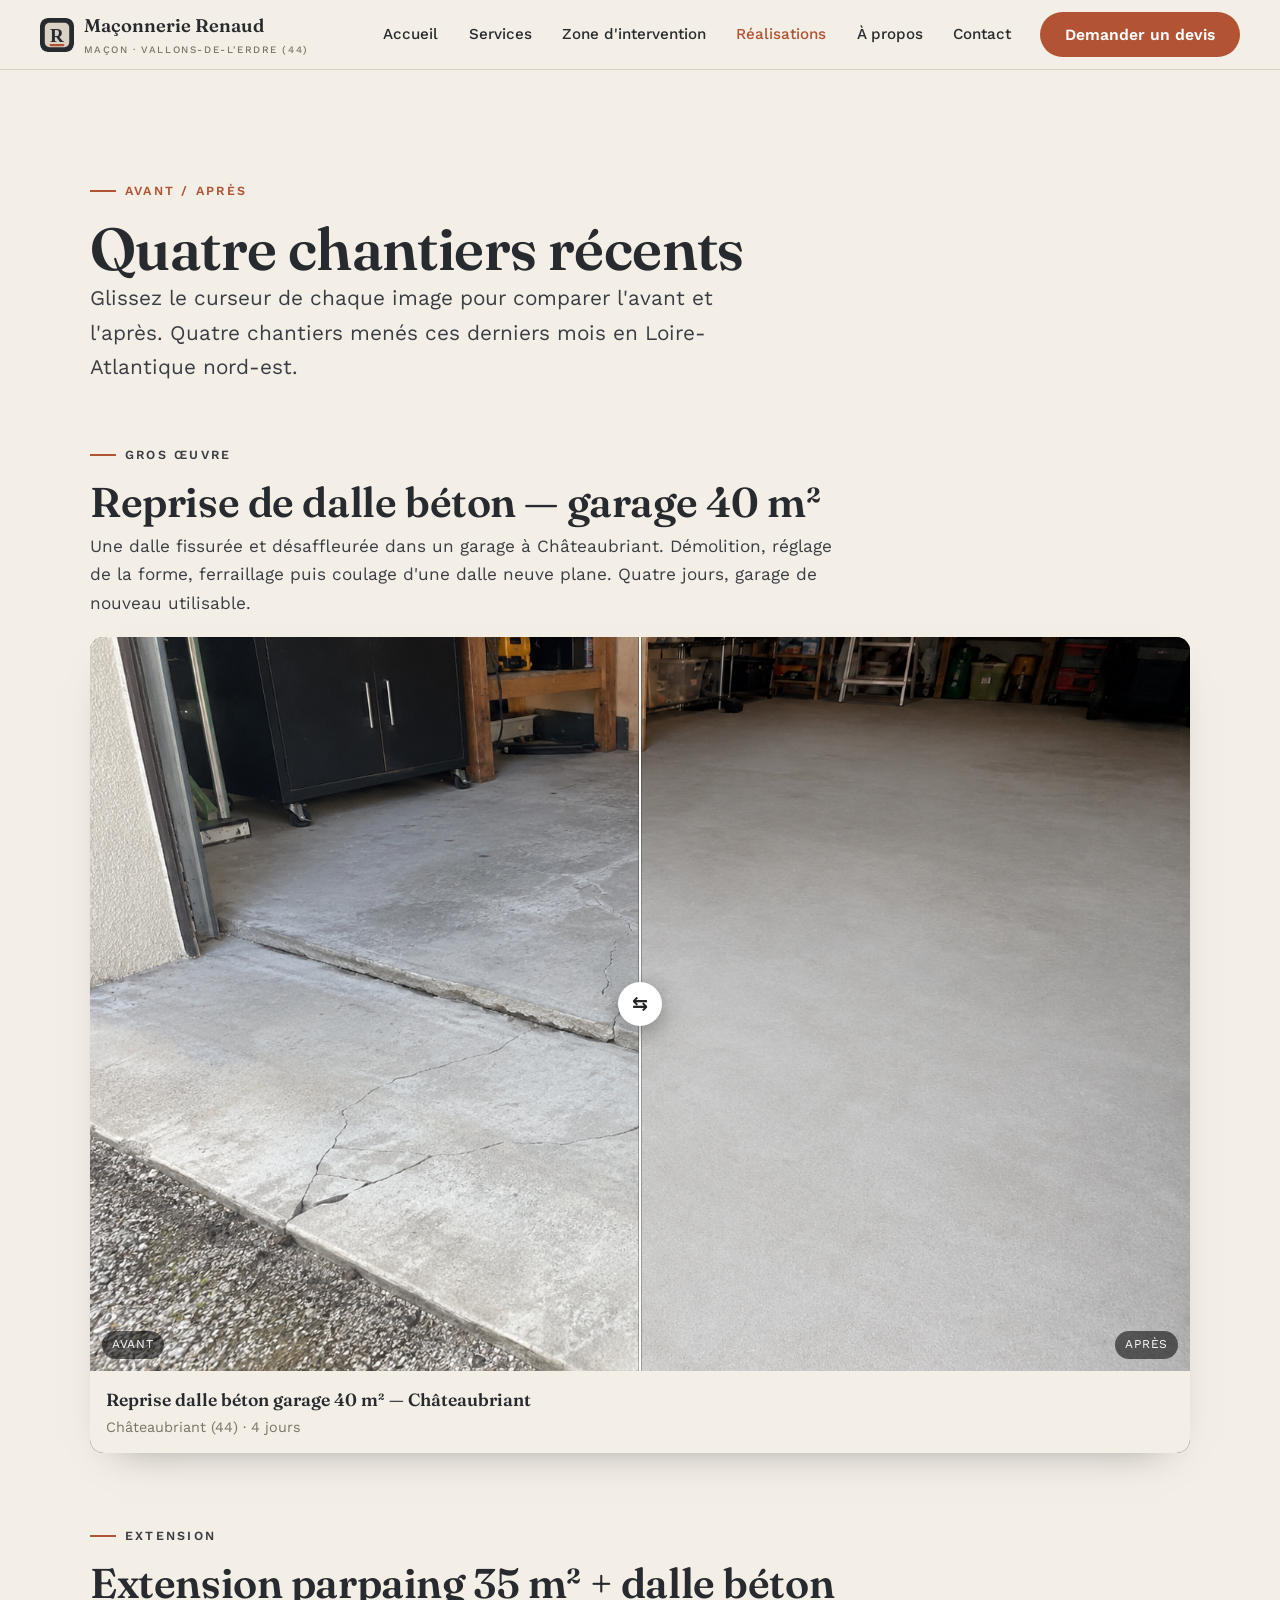
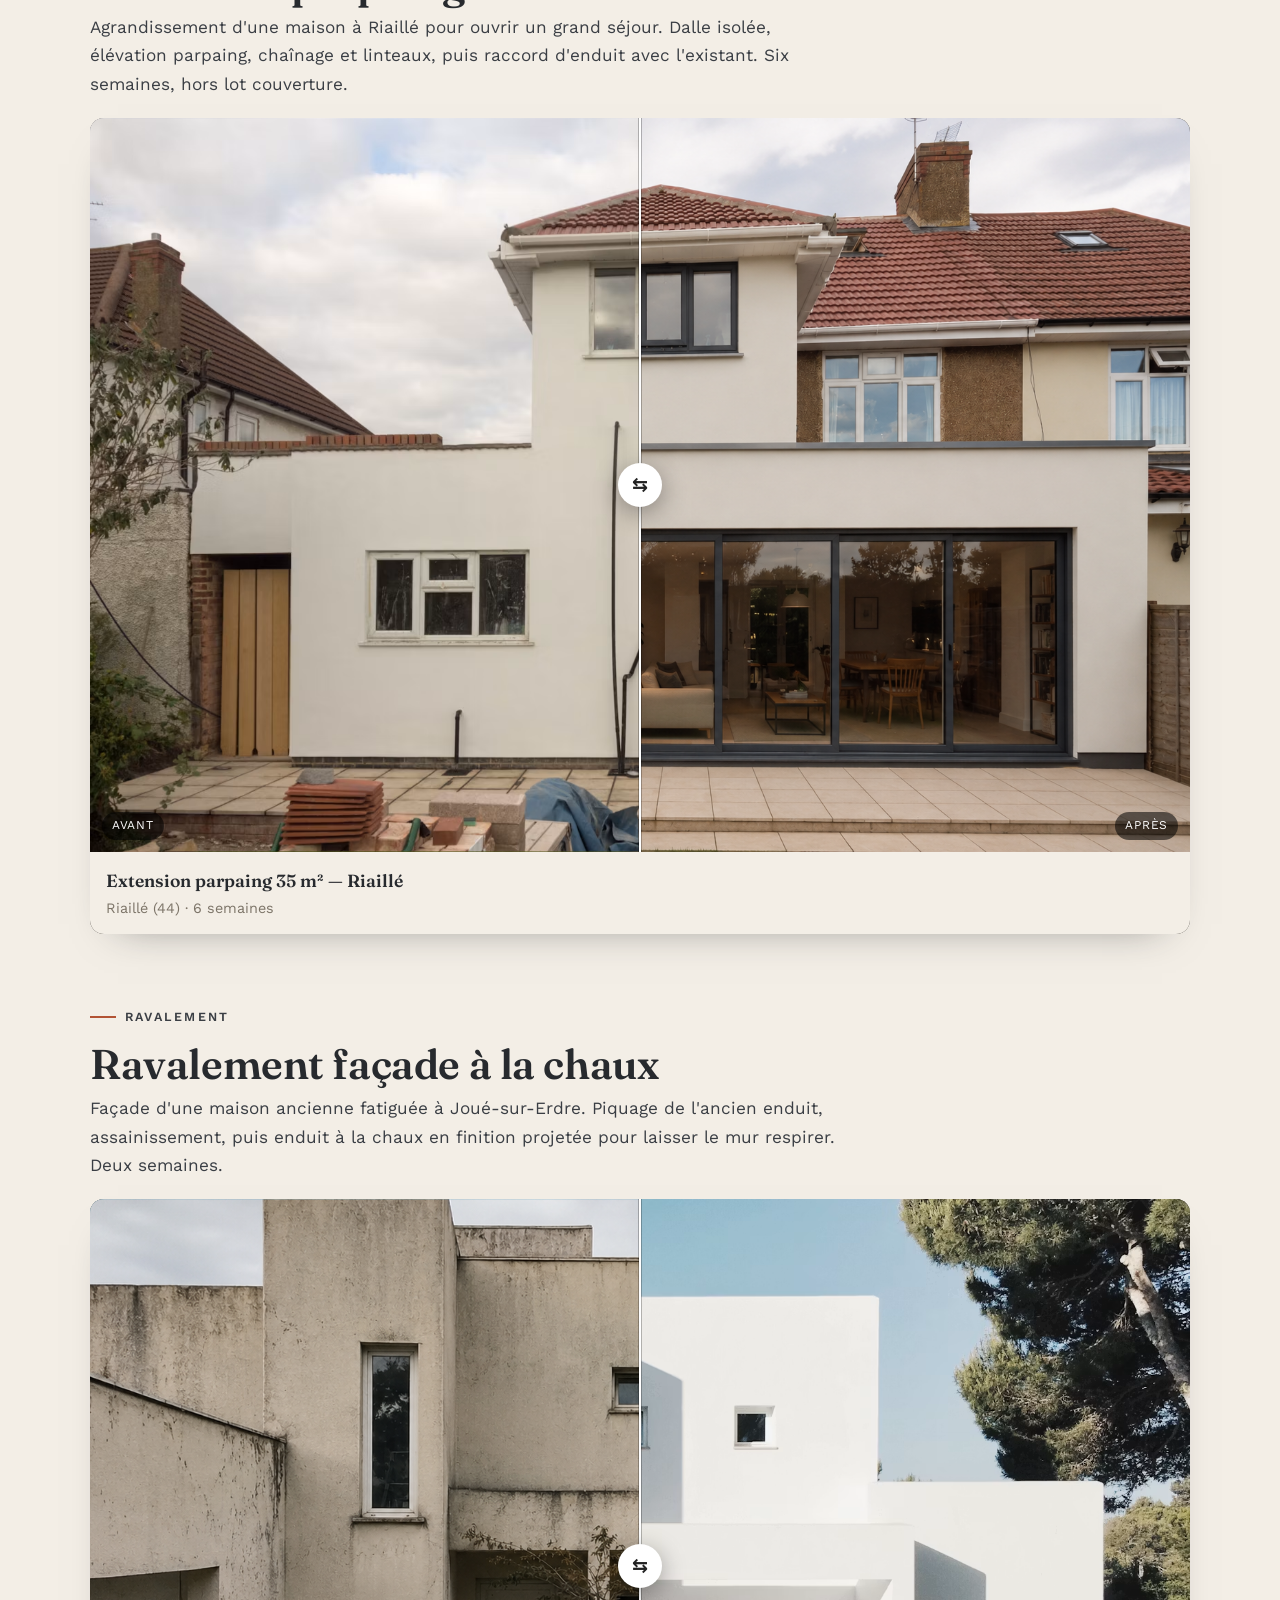
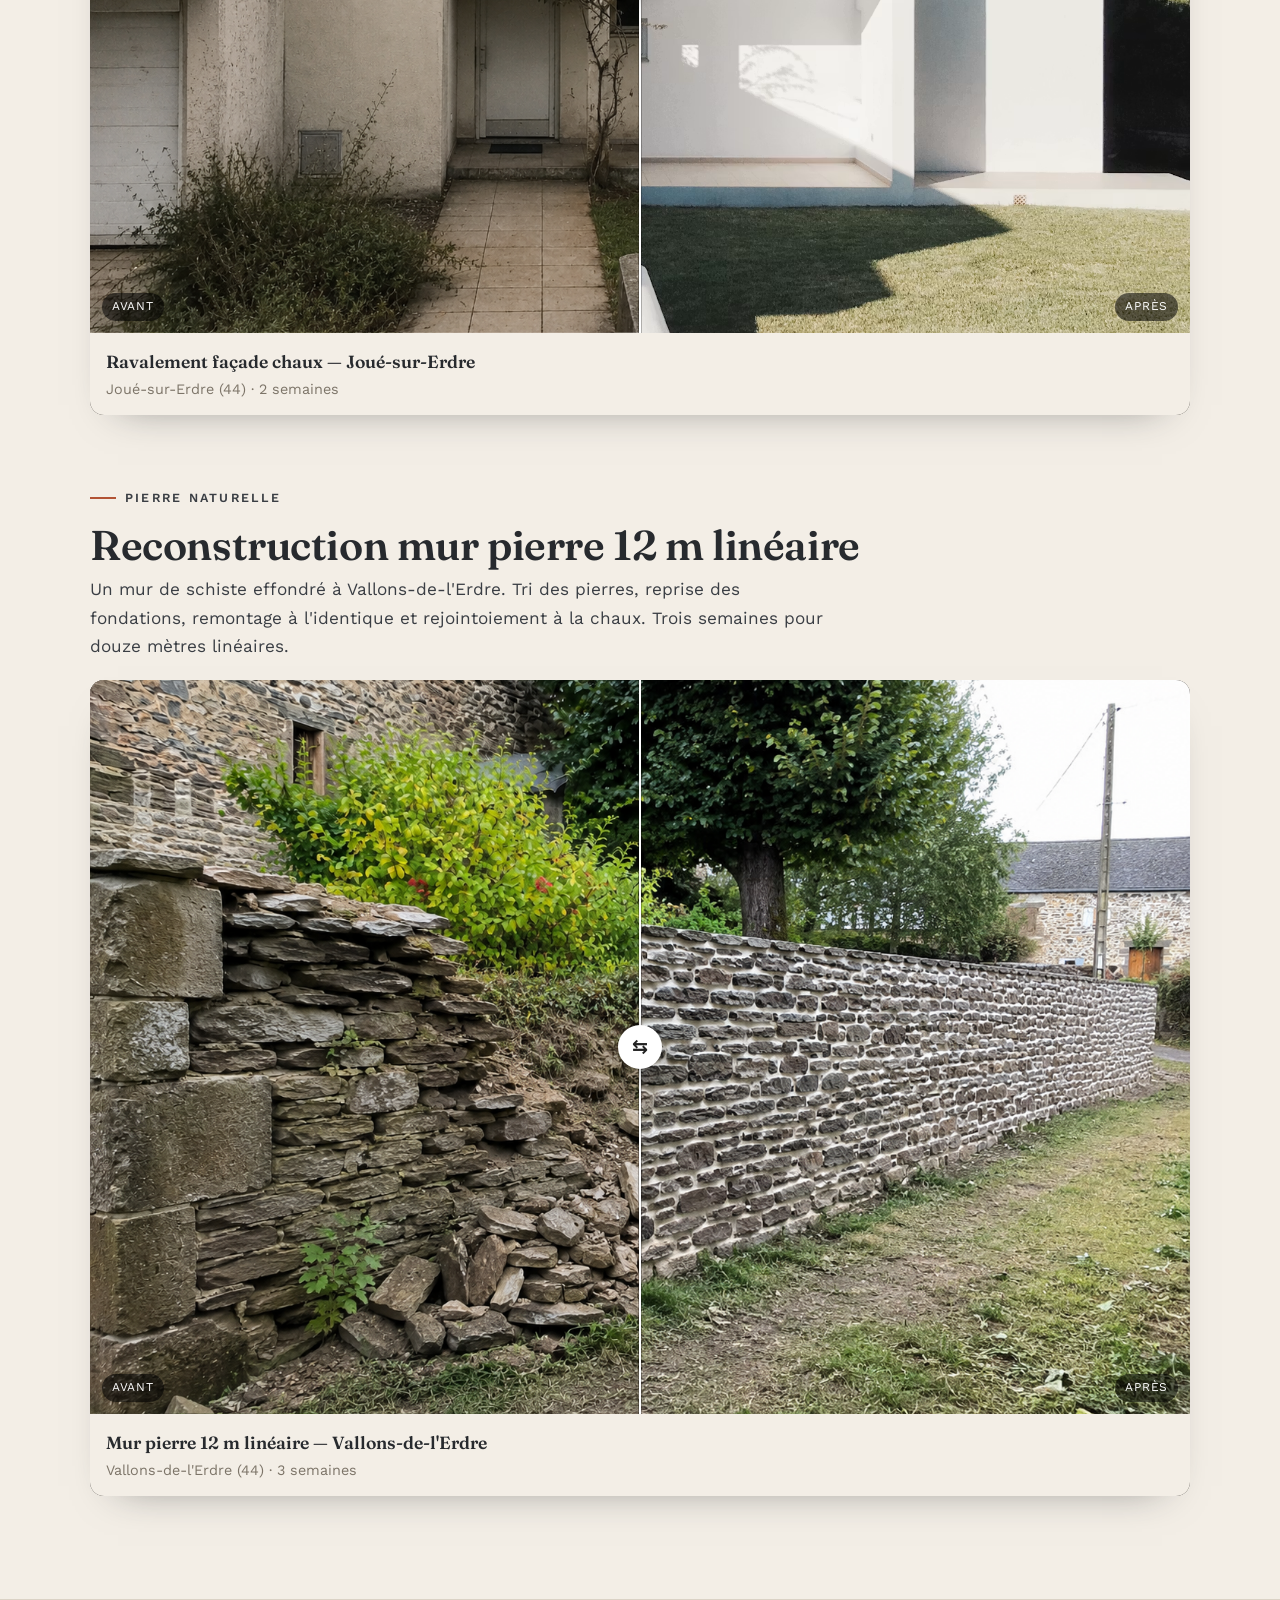
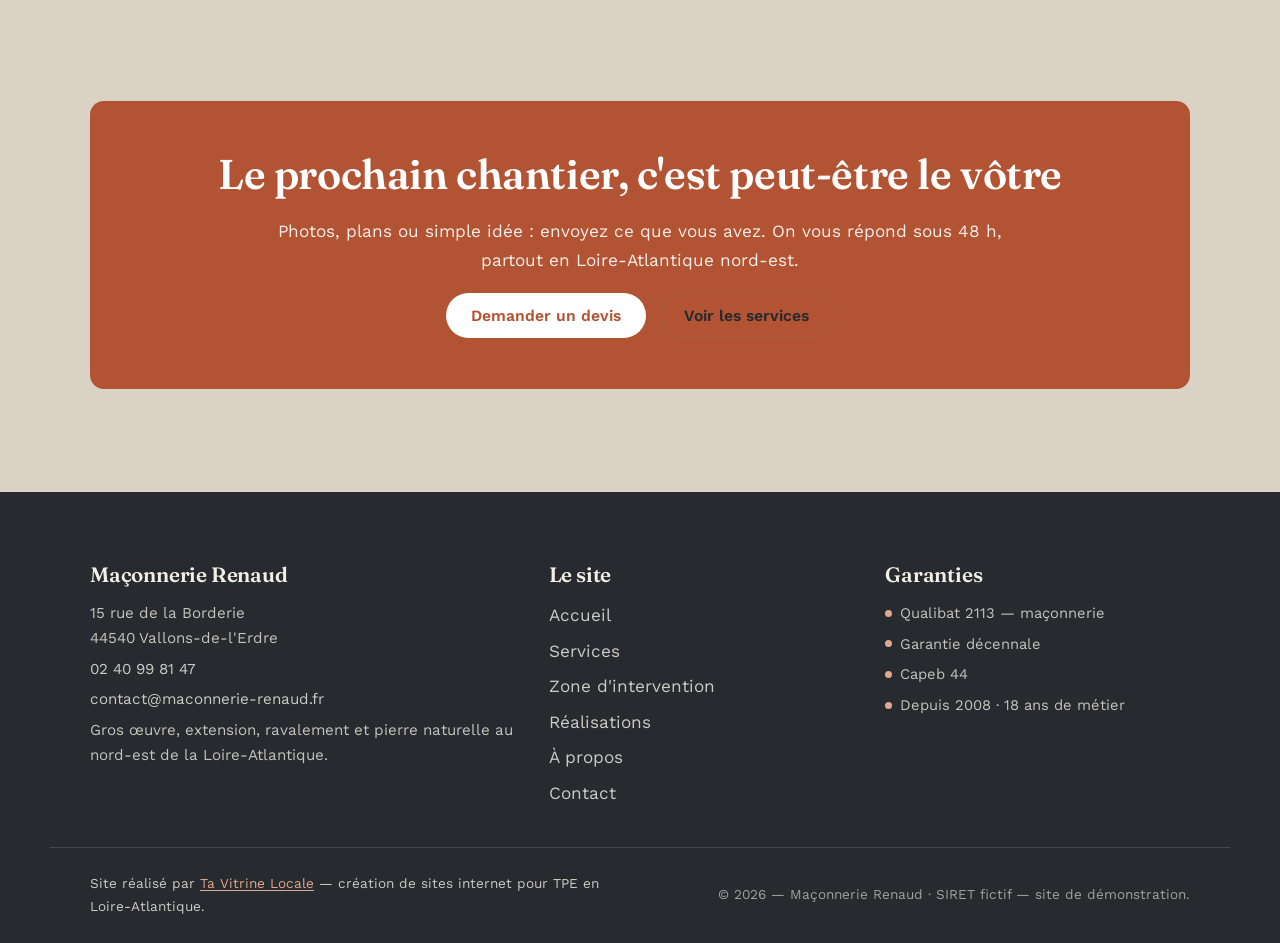
==== commit badbd1e7: "Update site files" ====
--- a/realisations.html
+++ b/realisations.html
@@ -95,8 +95,8 @@
             </div>
             <figure class="compare" data-compare>
               <div class="compare__media">
-                <img class="compare__layer compare__layer--after" src="https://images.unsplash.com/photo-1586718416273-26def232d383?w=1600&h=1067&fit=crop&q=80&auto=format" alt="Dalle béton neuve, plane et lissée, garage à Châteaubriant" width="1600" height="1067" decoding="async">
-                <div class="compare__layer compare__layer--before" aria-hidden="true"></div>
+                <img class="compare__layer compare__layer--after" src="apres-3.png" alt="Dalle béton neuve, plane et lissée, garage à Châteaubriant" width="1600" height="1067" decoding="async">
+                <img class="compare__layer compare__layer--before" src="avant-3.png" alt="Dalle béton fissurée et désaffleurée avant reprise, garage à Châteaubriant" width="1600" height="1067" loading="lazy" decoding="async">
                 <button type="button" class="compare__handle" data-compare-handle aria-label="Glisser pour comparer avant / après" aria-valuemin="0" aria-valuemax="100" aria-valuenow="50" role="slider">
                   <span class="compare__line" aria-hidden="true"></span>
                   <span class="compare__knob" aria-hidden="true">⇆</span>
@@ -120,8 +120,8 @@
             </div>
             <figure class="compare" data-compare>
               <div class="compare__media">
-                <img class="compare__layer compare__layer--after" src="https://images.unsplash.com/photo-1753893558281-9acda0662bbd?w=1600&h=1067&fit=crop&q=80&auto=format" alt="Maison avec extension en cours de construction" width="1600" height="1067" loading="lazy" decoding="async">
-                <div class="compare__layer compare__layer--before" aria-hidden="true"></div>
+                <img class="compare__layer compare__layer--after" src="apres-2.png" alt="Maison agrandie après extension en parpaing à Riaillé" width="1600" height="1067" loading="lazy" decoding="async">
+                <img class="compare__layer compare__layer--before" src="avant-2.avif" alt="Maison avant l'extension en parpaing à Riaillé" width="1600" height="1067" loading="lazy" decoding="async">
                 <button type="button" class="compare__handle" data-compare-handle aria-label="Glisser pour comparer avant / après" aria-valuemin="0" aria-valuemax="100" aria-valuenow="50" role="slider">
                   <span class="compare__line" aria-hidden="true"></span>
                   <span class="compare__knob" aria-hidden="true">⇆</span>
@@ -145,8 +145,8 @@
             </div>
             <figure class="compare" data-compare>
               <div class="compare__media">
-                <img class="compare__layer compare__layer--after" src="https://images.unsplash.com/photo-1523217582562-09d0def993a6?w=1600&h=1067&fit=crop&q=80&auto=format" alt="Façade de maison ravalée à l'enduit clair à Joué-sur-Erdre" width="1600" height="1067" loading="lazy" decoding="async">
-                <div class="compare__layer compare__layer--before" aria-hidden="true"></div>
+                <img class="compare__layer compare__layer--after" src="apres-1.avif" alt="Façade de maison ravalée à l'enduit clair à Joué-sur-Erdre" width="1600" height="1067" loading="lazy" decoding="async">
+                <img class="compare__layer compare__layer--before" src="avant-1.png" alt="Façade ancienne fatiguée et tachée avant ravalement à la chaux" width="1600" height="1067" loading="lazy" decoding="async">
                 <button type="button" class="compare__handle" data-compare-handle aria-label="Glisser pour comparer avant / après" aria-valuemin="0" aria-valuemax="100" aria-valuenow="50" role="slider">
                   <span class="compare__line" aria-hidden="true"></span>
                   <span class="compare__knob" aria-hidden="true">⇆</span>
@@ -170,8 +170,8 @@
             </div>
             <figure class="compare" data-compare>
               <div class="compare__media">
-                <img class="compare__layer compare__layer--after" src="https://images.unsplash.com/photo-1697497710118-0d5cb5a7094a?w=1600&h=1067&fit=crop&q=80&auto=format" alt="Mur en pierre reconstruit et rejointoyé proprement à Vallons-de-l'Erdre" width="1600" height="1067" loading="lazy" decoding="async">
-                <div class="compare__layer compare__layer--before" aria-hidden="true"></div>
+                <img class="compare__layer compare__layer--after" src="apres-4.png" alt="Mur en pierre reconstruit et rejointoyé proprement à Vallons-de-l'Erdre" width="1600" height="1067" loading="lazy" decoding="async">
+                <img class="compare__layer compare__layer--before" src="avant-4.png" alt="Mur de schiste effondré avant reconstruction à Vallons-de-l'Erdre" width="1600" height="1067" loading="lazy" decoding="async">
                 <button type="button" class="compare__handle" data-compare-handle aria-label="Glisser pour comparer avant / après" aria-valuemin="0" aria-valuemax="100" aria-valuenow="50" role="slider">
                   <span class="compare__line" aria-hidden="true"></span>
                   <span class="compare__knob" aria-hidden="true">⇆</span>
